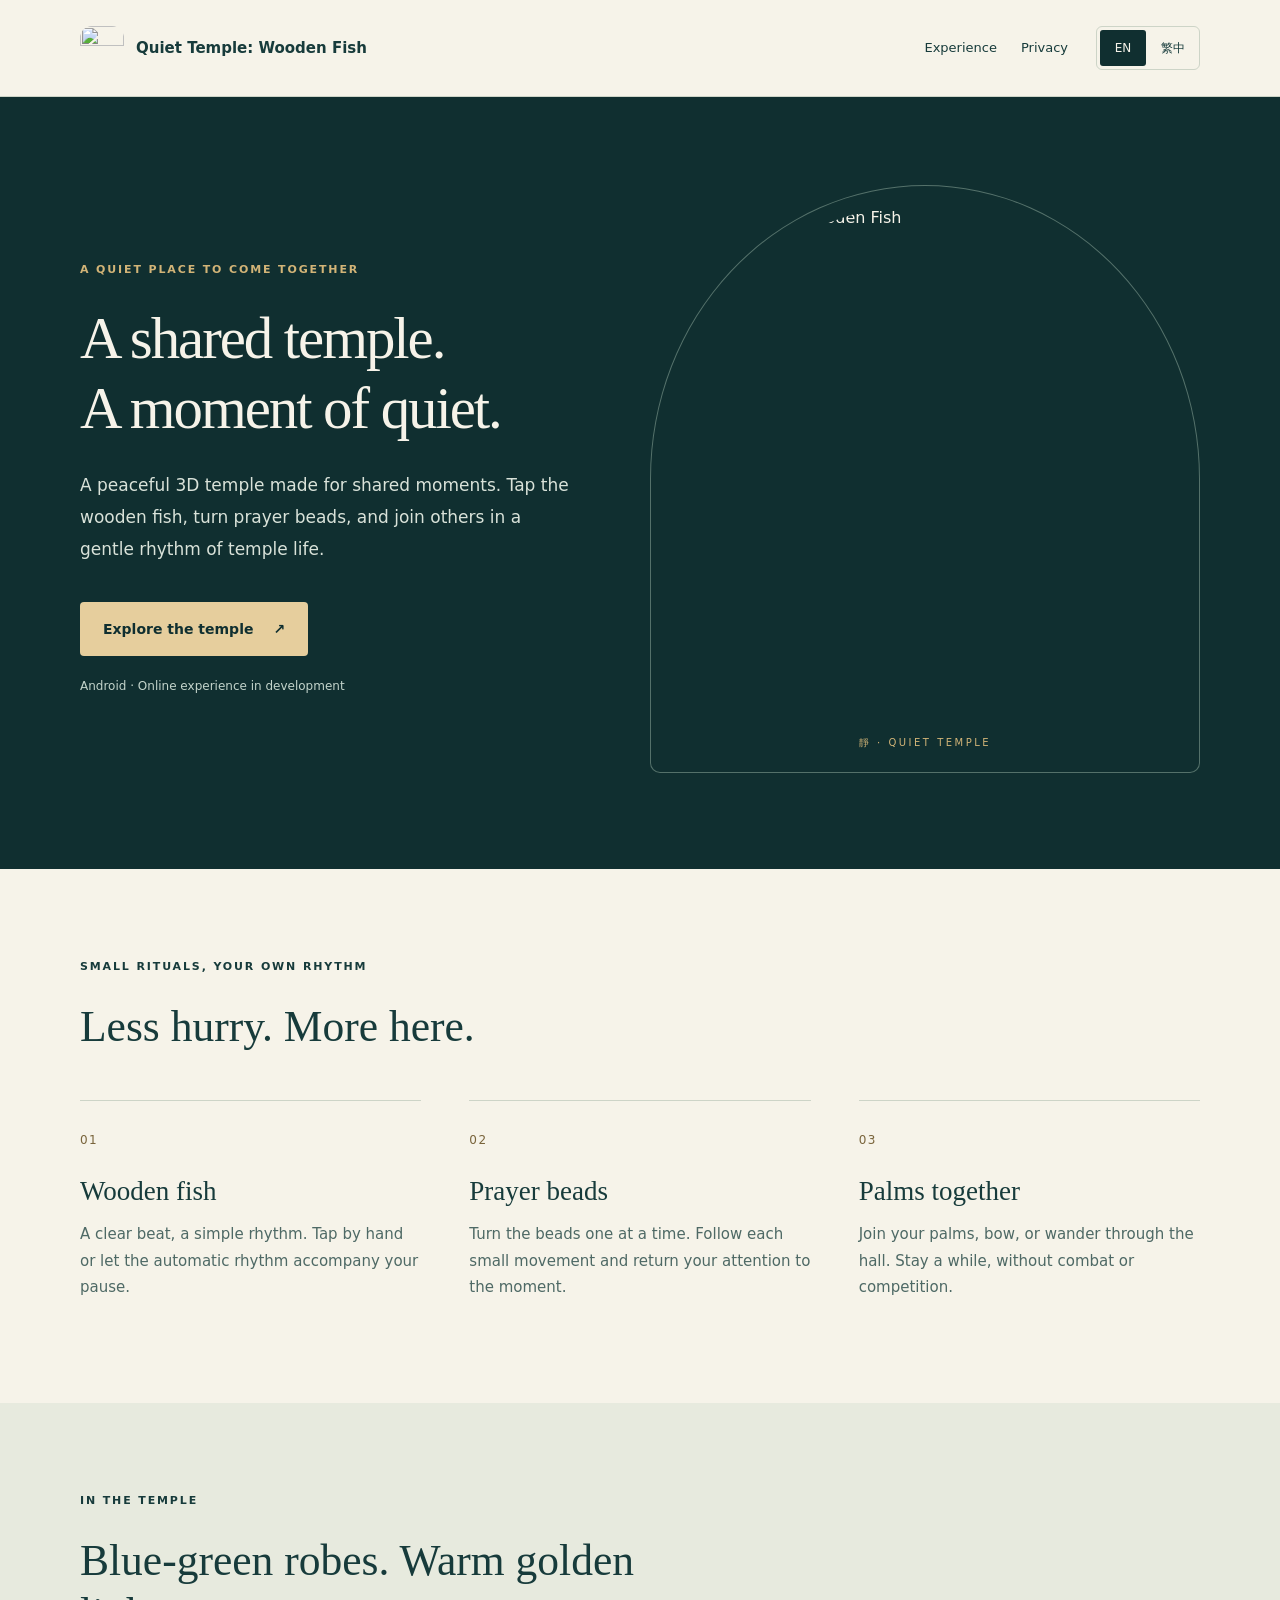
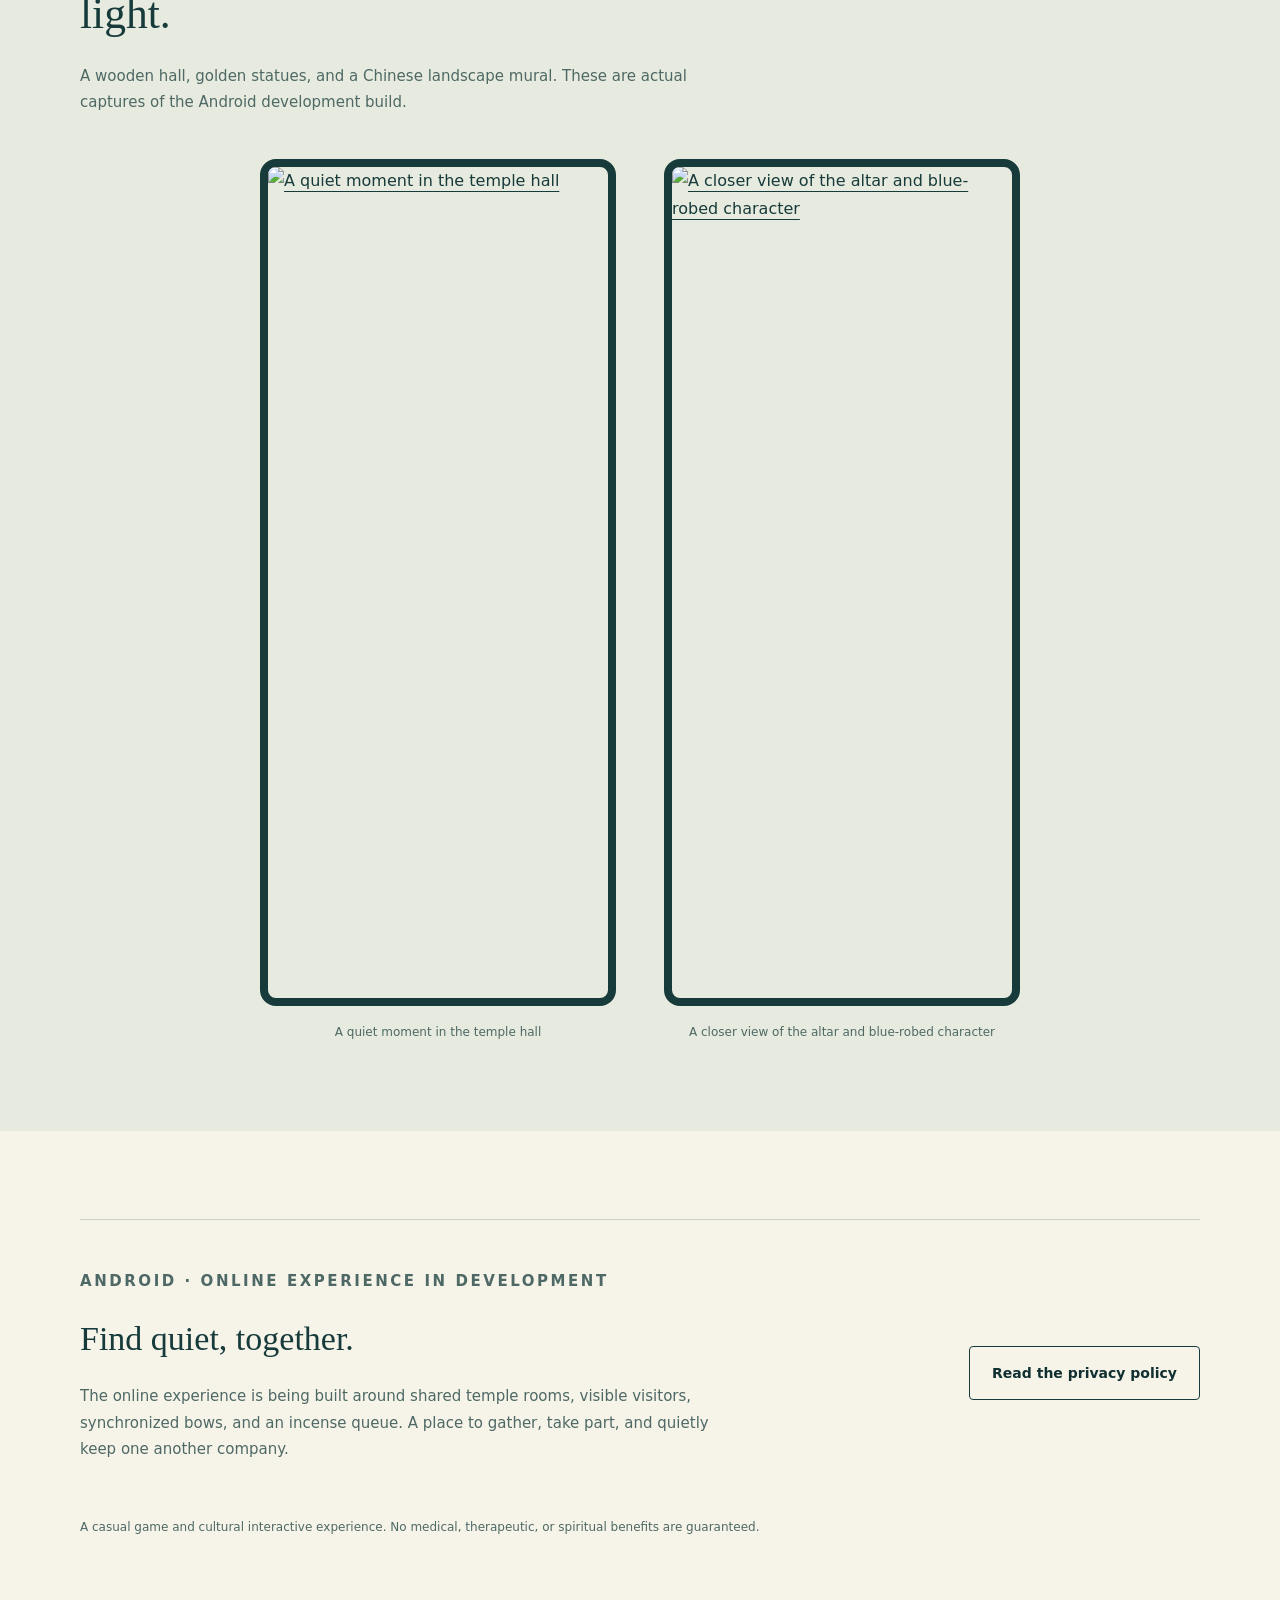
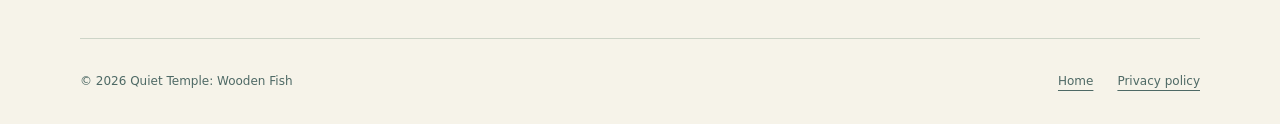
==== index.html @ 01edd976 "Add files via upload" ====
<!doctype html>
<html lang="en">
<head>
  <meta charset="utf-8">
  <meta name="viewport" content="width=device-width, initial-scale=1">
  <meta name="description" content="A peaceful 3D temple made for shared moments. Tap the wooden fish, turn prayer beads, and join others in a gentle rhythm of temple life." data-en-content="A peaceful 3D temple made for shared moments. Tap the wooden fish, turn prayer beads, and join others in a gentle rhythm of temple life." data-zh-content="一座以相聚為念的寧靜 3D 山寺。敲木魚、撥念珠、合掌禮佛，在彼此陪伴中，感受自在而平和的寺院日常。">
  <meta name="theme-color" content="#102f30">
  <title data-en="Quiet Temple: Wooden Fish" data-zh="靜心山寺：木魚與念珠">Quiet Temple: Wooden Fish</title>
  <link rel="icon" type="image/png" href="assets/app-icon-512.png">
  <link rel="stylesheet" href="site.css">
  <script src="language.js" defer></script>
</head>
<body>
<a class="skip" href="#main"><span data-en="Skip to content" data-zh="跳至主要內容">Skip to content</span></a>
<header><nav class="wrap nav" aria-label="Main navigation" data-en-label="Main navigation" data-zh-label="主要導覽">
  <a class="brand" href="index.html"><img src="assets/app-icon-512.png" width="44" height="44" alt=""><span><span data-en="Quiet Temple: Wooden Fish" data-zh="靜心山寺：木魚與念珠">Quiet Temple: Wooden Fish</span></span></a>
  <div class="links"><a href="index.html#experience"><span data-en="Experience" data-zh="靜心體驗">Experience</span></a><a href="privacy.html"><span data-en="Privacy" data-zh="隱私權">Privacy</span></a></div>
  <div class="language-switch" role="group" aria-label="Language / 語言"><button type="button" data-language="en" lang="en" aria-pressed="true">EN</button><button type="button" data-language="zh" lang="zh-Hant" aria-pressed="false">繁中</button></div>
</nav></header>
<main id="main">
  <section class="hero"><div class="wrap hero-grid">
    <div class="hero-copy"><p class="eyebrow"><span data-en="A quiet place to come together" data-zh="在山寺相遇，共享片刻寧靜">A quiet place to come together</span></p><h1><span data-en="A shared temple." data-zh="同在一座山寺，">A shared temple.</span><br><span data-en="A moment of quiet." data-zh="共享一段靜謐。">A moment of quiet.</span></h1><p class="lede"><span data-en="A peaceful 3D temple made for shared moments. Tap the wooden fish, turn prayer beads, and join others in a gentle rhythm of temple life." data-zh="一座以相聚為念的寧靜 3D 山寺。敲木魚、撥念珠、合掌禮佛，在彼此陪伴中，感受自在而平和的寺院日常。">A peaceful 3D temple made for shared moments. Tap the wooden fish, turn prayer beads, and join others in a gentle rhythm of temple life.</span></p><div class="actions"><a class="button" href="#screens"><span data-en="Explore the temple" data-zh="看看山寺風景">Explore the temple</span><span aria-hidden="true"><span data-en=" ↗" data-zh=" ↗"> ↗</span></span></a><span class="platform"><span data-en="Android · Online experience in development" data-zh="Android · 線上版本開發中">Android · Online experience in development</span></span></div></div>
    <div class="hero-art"><img src="assets/app-icon-512.png" width="512" height="512" alt="Quiet Temple: Wooden Fish" data-en-alt="Quiet Temple: Wooden Fish" data-zh-alt="靜心山寺：木魚與念珠"><span class="art-label" aria-hidden="true"><span data-en="靜 · QUIET TEMPLE" data-zh="靜 · QUIET TEMPLE">靜 · QUIET TEMPLE</span></span></div>
  </div></section>
  <section class="wrap section" id="experience"><p class="eyebrow"><span data-en="Small rituals, your own rhythm" data-zh="簡單互動，自在隨心">Small rituals, your own rhythm</span></p><h2><span data-en="Less hurry. More here." data-zh="不趕路，只在當下。">Less hurry. More here.</span></h2><div class="features"><article><span class="number"><span data-en="01" data-zh="01">01</span></span><h3><span data-en="Wooden fish" data-zh="木魚輕響">Wooden fish</span></h3><p><span data-en="A clear beat, a simple rhythm. Tap by hand or let the automatic rhythm accompany your pause." data-zh="輕敲木魚，聆聽清脆的回響。親手敲擊，或開啟自動節奏，為日常留一段空白。">A clear beat, a simple rhythm. Tap by hand or let the automatic rhythm accompany your pause.</span></p></article><article><span class="number"><span data-en="02" data-zh="02">02</span></span><h3><span data-en="Prayer beads" data-zh="指尖念珠">Prayer beads</span></h3><p><span data-en="Turn the beads one at a time. Follow each small movement and return your attention to the moment." data-zh="一顆一顆撥動念珠，隨著指尖的細小動作，將注意力慢慢帶回當下。">Turn the beads one at a time. Follow each small movement and return your attention to the moment.</span></p></article><article><span class="number"><span data-en="03" data-zh="03">03</span></span><h3><span data-en="Palms together" data-zh="合掌禮佛">Palms together</span></h3><p><span data-en="Join your palms, bow, or wander through the hall. Stay a while, without combat or competition." data-zh="合掌、禮佛，或在殿堂裡慢慢走走。沒有戰鬥與競速，依照自己的步調停留。">Join your palms, bow, or wander through the hall. Stay a while, without combat or competition.</span></p></article></div></section>
  <section class="gallery section" id="screens"><div class="wrap"><div class="section-intro"><p class="eyebrow"><span data-en="In the temple" data-zh="走進山寺">In the temple</span></p><h2><span data-en="Blue-green robes. Warm golden light." data-zh="青藍衣袍，暖金佛堂。">Blue-green robes. Warm golden light.</span></h2><p><span data-en="A wooden hall, golden statues, and a Chinese landscape mural. These are actual captures of the Android development build." data-zh="木質殿堂、金身佛像與中式青綠山水，構成一處安靜角落。下圖為 Android 開發版本的真機畫面。">A wooden hall, golden statues, and a Chinese landscape mural. These are actual captures of the Android development build.</span></p></div><div class="screens"><figure><a href="assets/temple-hall.jpg"><img src="assets/temple-hall.jpg" width="1080" height="2640" loading="lazy" alt="A quiet moment in the temple hall" data-en-alt="A quiet moment in the temple hall" data-zh-alt="在山寺殿堂裡停留片刻"></a><figcaption><span data-en="A quiet moment in the temple hall" data-zh="在山寺殿堂裡停留片刻">A quiet moment in the temple hall</span></figcaption></figure><figure><a href="assets/temple-current.jpg"><img src="assets/temple-current.jpg" width="1080" height="2640" loading="lazy" alt="A closer view of the altar and blue-robed character" data-en-alt="A closer view of the altar and blue-robed character" data-zh-alt="近看佛壇與青藍衣小僧"></a><figcaption><span data-en="A closer view of the altar and blue-robed character" data-zh="近看佛壇與青藍衣小僧">A closer view of the altar and blue-robed character</span></figcaption></figure></div></div></section>
  <section class="wrap section"><div class="callout"><div><p class="eyebrow"><span data-en="Android · Online experience in development" data-zh="Android · 線上版本開發中">Android · Online experience in development</span></p><h2><span data-en="Find quiet, together." data-zh="在一起，也能很安靜。">Find quiet, together.</span></h2><p><span data-en="The online experience is being built around shared temple rooms, visible visitors, synchronized bows, and an incense queue. A place to gather, take part, and quietly keep one another company." data-zh="線上體驗正圍繞共享寺院房間、訪客同場、禮佛動作同步與上香隊列打造。相聚、參與，也可以只是靜靜陪伴。">The online experience is being built around shared temple rooms, visible visitors, synchronized bows, and an incense queue. A place to gather, take part, and quietly keep one another company.</span></p></div><a class="button outline" href="privacy.html"><span data-en="Read the privacy policy" data-zh="閱讀隱私權政策">Read the privacy policy</span></a></div><p class="disclaimer"><span data-en="A casual game and cultural interactive experience. No medical, therapeutic, or spiritual benefits are guaranteed." data-zh="本作為休閒遊戲與文化主題互動體驗，不提供醫療、心理治療或宗教功效保證。">A casual game and cultural interactive experience. No medical, therapeutic, or spiritual benefits are guaranteed.</span></p></section>
</main>
<footer class="wrap"><p><span data-en="© 2026 Quiet Temple: Wooden Fish" data-zh="© 2026 靜心山寺：木魚與念珠">© 2026 Quiet Temple: Wooden Fish</span></p><div><a href="index.html"><span data-en="Home" data-zh="首頁">Home</span></a><a href="privacy.html"><span data-en="Privacy policy" data-zh="隱私權政策">Privacy policy</span></a></div></footer>
</body>
</html>
---- site.css ----
@charset "UTF-8";
:root{--ink:#173b3b;--muted:#4e6965;--paper:#f6f3e9;--green:#102f30;--gold:#d2b477;--line:#cdd4c7;--serif:Georgia,"Noto Serif TC","Songti TC",serif}
*{box-sizing:border-box}html{scroll-behavior:smooth;scroll-padding-top:24px}body{margin:0;background:var(--paper);color:var(--ink);font-family:system-ui,-apple-system,"PingFang TC","Microsoft JhengHei",sans-serif;line-height:1.75}a{color:inherit;text-underline-offset:5px}a:hover{color:#8b601f}a:focus-visible{outline:3px solid #a36615;outline-offset:6px}img{max-width:100%;height:auto;display:block}p{margin:0 0 1em}.wrap{width:min(1120px,calc(100% - 64px));margin-inline:auto}.skip{position:absolute;left:20px;top:-100px;z-index:5;padding:12px;background:var(--paper)}.skip:focus{top:10px}header{border-bottom:1px solid var(--line)}.nav{display:flex;align-items:center;justify-content:space-between;gap:24px;min-height:96px}.brand{display:flex;align-items:center;gap:12px;font-weight:650;text-decoration:none;font-size:15px}.brand img{border-radius:12px}.links{display:flex;gap:24px;align-items:center;font-size:13px}.links a{text-decoration:none}.hero{background:var(--green);color:var(--paper);overflow:hidden}.hero-grid{display:grid;grid-template-columns:1.12fr 1fr;gap:64px;align-items:center;padding-block:88px 96px}.eyebrow{text-transform:uppercase;letter-spacing:.17em;font-size:11px;font-weight:650;margin-bottom:24px}.hero .eyebrow{color:var(--gold)}h1,h2,h3{font-family:var(--serif);font-weight:400;line-height:1.2;margin:0 0 24px}h1{font-size:clamp(40px,4.6vw,64px);letter-spacing:-.035em}.lede{font-size:17px;line-height:1.9;max-width:490px;color:#d9e2d9}.actions{margin-top:36px;display:flex;align-items:center;flex-wrap:wrap;gap:20px}.button{display:inline-flex;align-items:center;justify-content:center;gap:20px;padding:14px 22px;background:#e6ce9d;color:var(--green);text-decoration:none;font-weight:650;font-size:14px;border:1px solid transparent;border-radius:4px}.button:hover{background:#f5dfb3;color:var(--green)}.platform{font-size:12px;color:#c3d4cb}.hero-art{position:relative;padding:18px;border:1px solid #54716a;border-radius:50% 50% 10px 10px}.hero-art img{border-radius:50% 50% 5px 5px}.art-label{display:block;text-align:center;color:var(--gold);font-size:10px;letter-spacing:.25em;padding:18px 0 2px}.section{padding-block:88px}h2{font-size:clamp(30px,3.4vw,44px)}.features{display:grid;grid-template-columns:repeat(3,1fr);gap:48px;margin-top:48px}.features article{border-top:1px solid var(--line);padding-top:24px}.number{font-size:12px;color:#79643b;letter-spacing:.12em}.features h3{font-size:27px;margin:22px 0 14px}.features p,.section-intro>p:last-child,.callout p{color:var(--muted);font-size:15px}.gallery{background:#e7eade}.section-intro{max-width:620px}.screens{display:grid;grid-template-columns:repeat(2,minmax(0,1fr));gap:48px;max-width:760px;margin:44px auto 0}figure{margin:0}.screens img{width:100%;border:8px solid #173b3b;border-radius:16px}.screens a{display:block;border-radius:16px}.screens figcaption{font-size:12px;color:var(--muted);text-align:center;margin-top:16px}.callout{display:flex;gap:48px;align-items:center;justify-content:space-between;border-top:1px solid var(--line);padding-top:48px}.callout>div{max-width:660px}.callout h2{font-size:34px}.outline{background:transparent;border-color:var(--ink);flex-shrink:0}.disclaimer{font-size:12px;color:var(--muted);margin-top:40px;max-width:760px}footer{border-top:1px solid var(--line);padding-block:32px;display:flex;gap:24px;justify-content:space-between;font-size:12px;color:var(--muted)}footer p{margin:0}footer div{display:flex;gap:24px}.legal{max-width:800px;padding-block:64px 88px}.legal h1{font-size:48px}.date{font-size:13px;color:var(--muted)}.policy-summary{border-left:3px solid #8d723b;padding:20px 26px;background:#e7eade;margin:32px 0 44px}.policy-summary p{margin:0}.legal section{margin-bottom:32px}.legal h2{font-family:inherit;font-size:21px;font-weight:600;margin-bottom:12px}.legal section p{color:#365451;overflow-wrap:anywhere}
@media(min-width:1400px){.hero-grid{padding-block:110px}}
@media(max-width:800px){.wrap{width:calc(100% - 40px)}.nav{min-height:88px;flex-wrap:wrap;padding-block:18px;gap:14px}.brand{font-size:14px}.links{gap:20px}.hero-grid{gap:32px;padding-block:56px}.hero-copy h1{font-size:40px}.lede{font-size:15px}.features{gap:24px}.section{padding-block:64px}.screens{gap:28px}.callout{align-items:flex-start;flex-direction:column;gap:20px}}
@media(max-width:600px){.nav{display:block}.brand{margin-bottom:16px}.links{justify-content:space-between;font-size:13px}.hero-grid{grid-template-columns:1fr;padding-block:48px;gap:40px}.hero-copy h1{font-size:42px}.hero-art{max-width:340px;justify-self:center}.features{grid-template-columns:1fr;gap:28px;margin-top:32px}.features h3{margin-top:12px}.screens{gap:16px}.screens img{border-width:4px;border-radius:10px}.screens figcaption{font-size:11px}.section{padding-block:48px}.legal{padding-top:40px}.legal h1{font-size:38px}.legal h2{font-size:19px}.policy-summary{padding:18px}footer{flex-direction:column;gap:12px}.eyebrow{letter-spacing:.12em}}
@media(prefers-reduced-motion:reduce){html{scroll-behavior:auto}}
@media print{header,footer,.skip{display:none}.legal{width:100%;max-width:none;padding:0}body{background:white;color:black}.policy-summary{background:none}.legal section{break-inside:avoid}}
.nav{position:relative}.nav .links{margin-right:132px}.language-switch{position:absolute;top:26px;right:0;display:flex;gap:4px;padding:3px;border:1px solid var(--line);border-radius:6px}.language-switch button{font:inherit;font-size:12px;min-width:46px;min-height:36px;border:0;border-radius:3px;background:transparent;color:var(--ink);cursor:pointer}.language-switch button[aria-pressed="true"]{background:var(--green);color:var(--paper)}.language-switch button:focus-visible{outline:3px solid #a36615;outline-offset:3px}
@media(max-width:800px){.nav{padding-right:126px}.nav .links{margin-right:0}.language-switch{top:20px}}
@media(max-width:600px){.nav{padding-right:0}.nav .brand{max-width:calc(100% - 124px);min-height:48px}.brand img{flex-shrink:0}.brand span{line-height:1.4}.language-switch{top:23px}}
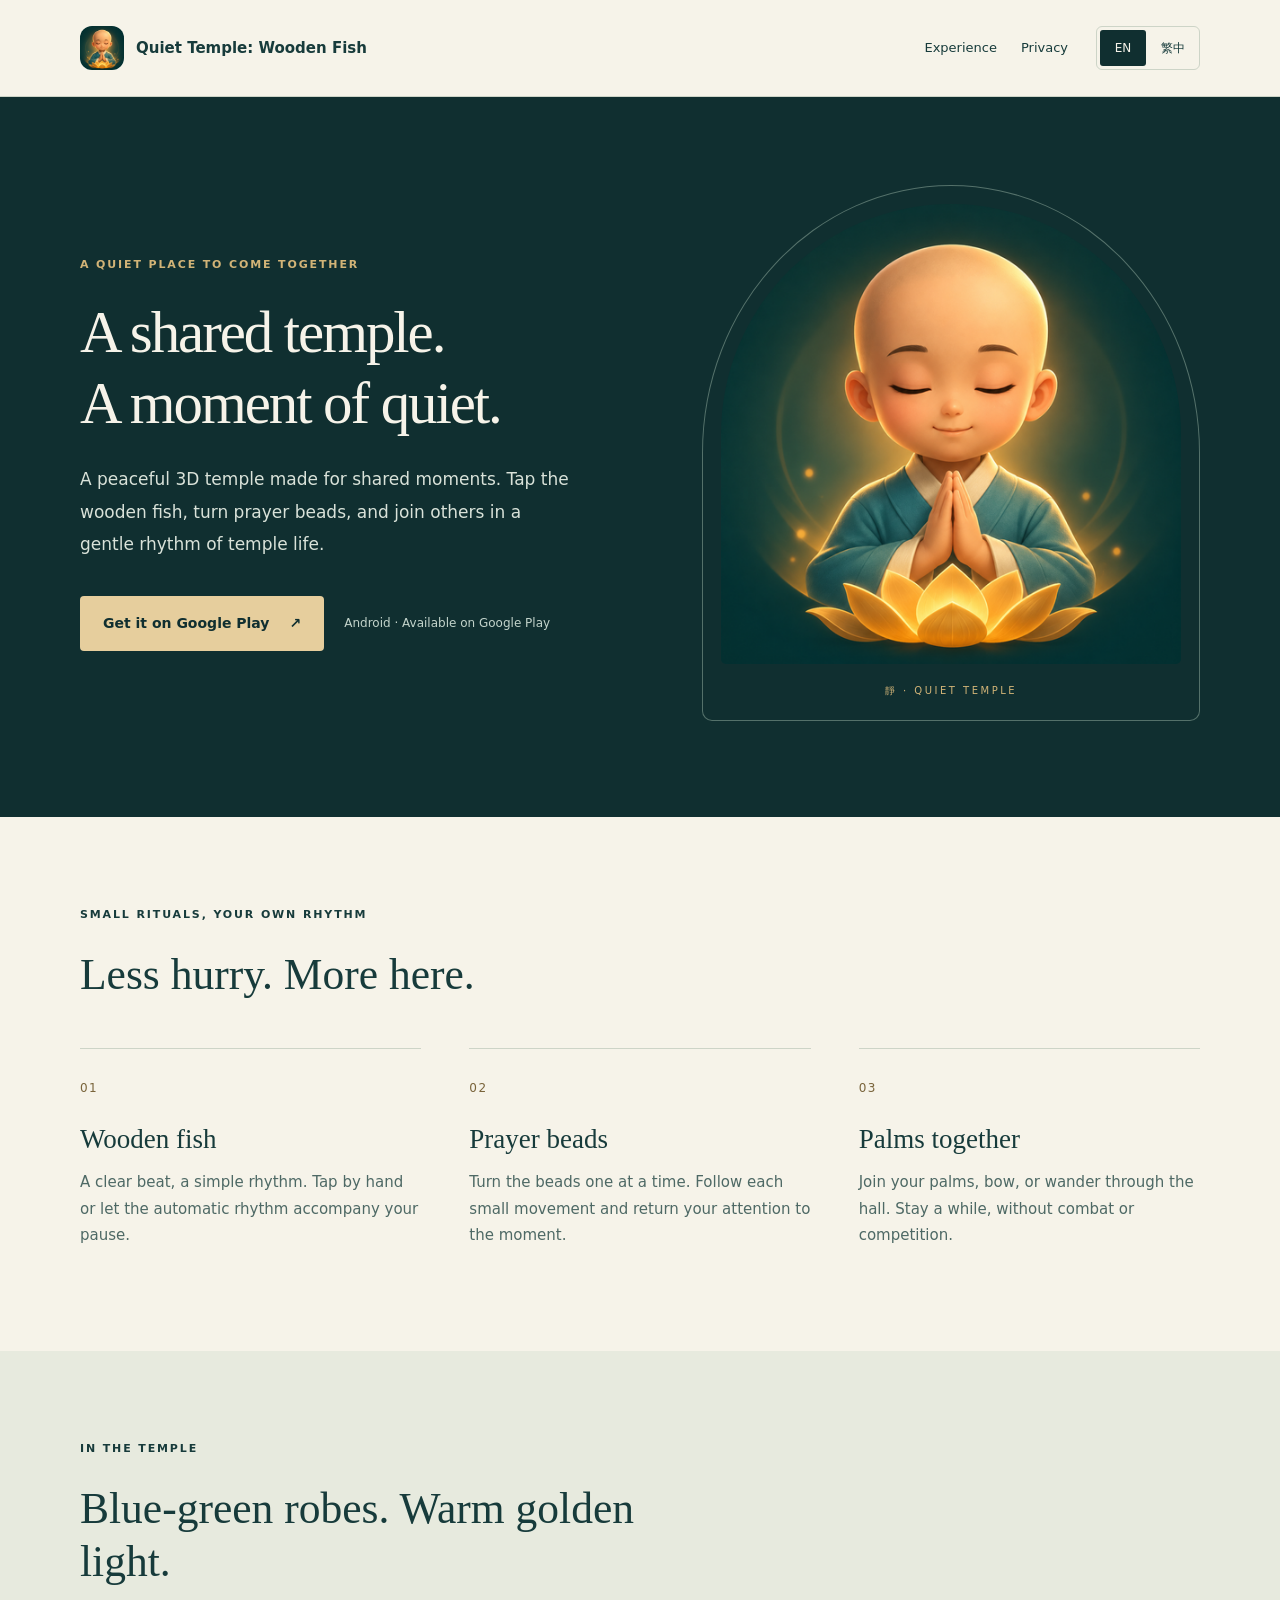
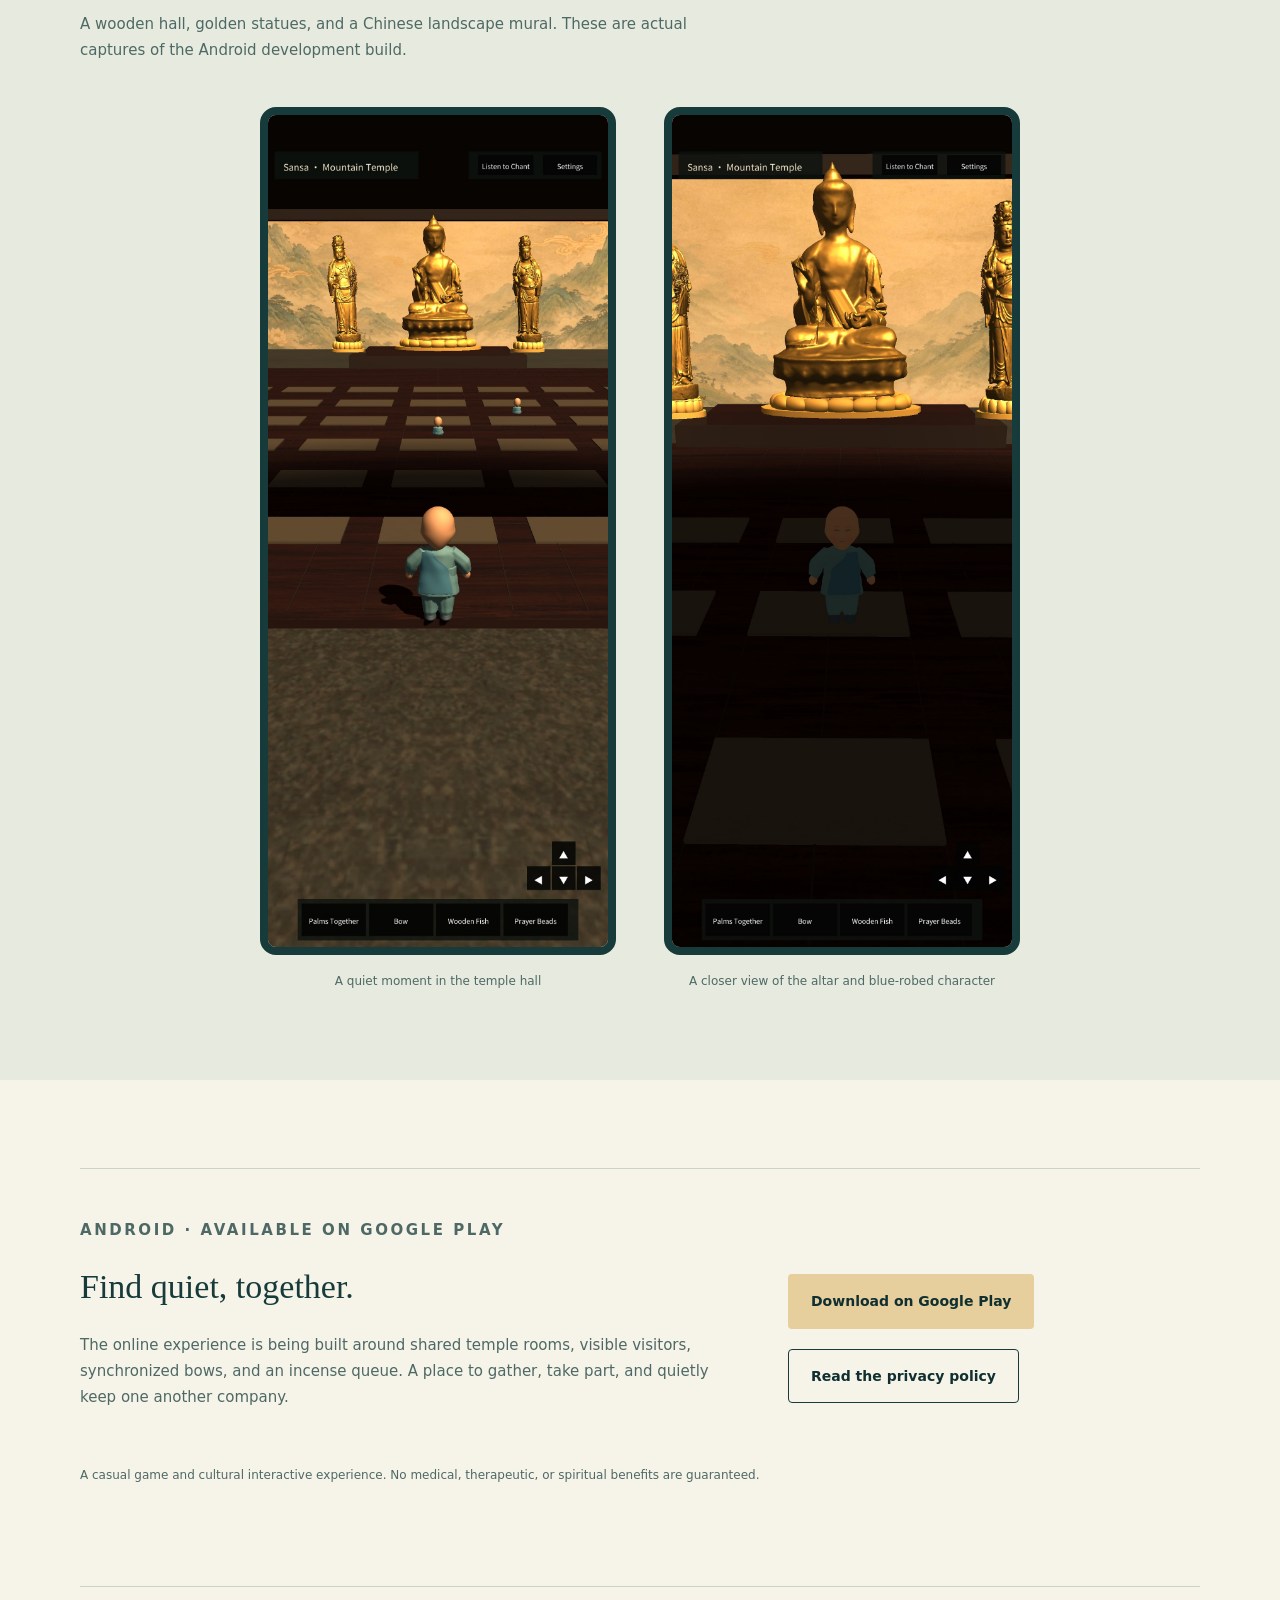
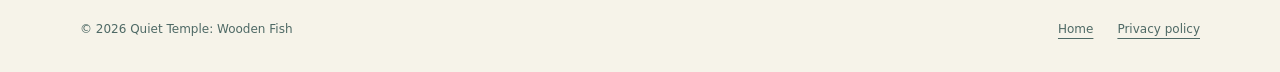
==== commit 67875fb4: "Add files via upload" ====
--- a/index.html
+++ b/index.html
@@ -3,6 +3,23 @@
 <head>
   <meta charset="utf-8">
   <meta name="viewport" content="width=device-width, initial-scale=1">
+  <meta name="description" content="Quiet Temple: Wooden Fish is a peaceful 3D temple game on Android. Tap the wooden fish, turn prayer beads, and explore a calm temple world.">
+  <meta name="keywords" content="online temple game, Buddhist temple game, Korean temple game, wooden fish game, prayer beads game, 온라인 사찰 게임, 한국 사찰 게임, 불교 게임">
+  <meta name="robots" content="index,follow,max-image-preview:large">
+  <meta property="og:type" content="website">
+  <meta property="og:title" content="Quiet Temple: Wooden Fish | Online Temple Game">
+  <meta property="og:description" content="Tap the wooden fish, turn prayer beads, and share a quiet temple experience online.">
+  <meta property="og:image" content="assets/google-play-feature-1024x500.jpg">
+  <meta property="og:locale" content="en_US">
+  <meta name="twitter:card" content="summary_large_image">
+  <meta name="twitter:title" content="Quiet Temple: Wooden Fish | Online Temple Game">
+  <meta name="twitter:description" content="A peaceful online temple game with wooden fish, prayer beads, and shared temple rooms.">
+  <meta name="twitter:image" content="assets/google-play-feature-1024x500.jpg">
+  <link rel="alternate" hreflang="en" href="index.html">
+  <link rel="alternate" hreflang="zh-Hant" href="index.html?lang=zh">
+  <link rel="alternate" hreflang="ko" href="index-ko.html">
+  <link rel="alternate" hreflang="x-default" href="index.html">
+  <script type="application/ld+json">{"@context":"https://schema.org","@type":"VideoGame","name":"Quiet Temple: Wooden Fish","alternateName":"靜心山寺：木魚與念珠","description":"A peaceful 3D temple game for Android featuring wooden fish, prayer beads and a quiet temple world.","genre":["Casual game","Simulation"],"gamePlatform":"Android","offers":{"@type":"Offer","url":"https://play.google.com/store/apps/details?id=com.match3games.puzzle&hl=en","availability":"https://schema.org/InStock"},"image":"assets/app-icon-512.png","inLanguage":["en","zh-Hant","ko"],"applicationCategory":"Game"}</script>
   <meta name="description" content="A peaceful 3D temple made for shared moments. Tap the wooden fish, turn prayer beads, and join others in a gentle rhythm of temple life." data-en-content="A peaceful 3D temple made for shared moments. Tap the wooden fish, turn prayer beads, and join others in a gentle rhythm of temple life." data-zh-content="一座以相聚為念的寧靜 3D 山寺。敲木魚、撥念珠、合掌禮佛，在彼此陪伴中，感受自在而平和的寺院日常。">
   <meta name="theme-color" content="#102f30">
   <title data-en="Quiet Temple: Wooden Fish" data-zh="靜心山寺：木魚與念珠">Quiet Temple: Wooden Fish</title>
@@ -19,12 +36,12 @@
 </nav></header>
 <main id="main">
   <section class="hero"><div class="wrap hero-grid">
-    <div class="hero-copy"><p class="eyebrow"><span data-en="A quiet place to come together" data-zh="在山寺相遇，共享片刻寧靜">A quiet place to come together</span></p><h1><span data-en="A shared temple." data-zh="同在一座山寺，">A shared temple.</span><br><span data-en="A moment of quiet." data-zh="共享一段靜謐。">A moment of quiet.</span></h1><p class="lede"><span data-en="A peaceful 3D temple made for shared moments. Tap the wooden fish, turn prayer beads, and join others in a gentle rhythm of temple life." data-zh="一座以相聚為念的寧靜 3D 山寺。敲木魚、撥念珠、合掌禮佛，在彼此陪伴中，感受自在而平和的寺院日常。">A peaceful 3D temple made for shared moments. Tap the wooden fish, turn prayer beads, and join others in a gentle rhythm of temple life.</span></p><div class="actions"><a class="button" href="#screens"><span data-en="Explore the temple" data-zh="看看山寺風景">Explore the temple</span><span aria-hidden="true"><span data-en=" ↗" data-zh=" ↗"> ↗</span></span></a><span class="platform"><span data-en="Android · Online experience in development" data-zh="Android · 線上版本開發中">Android · Online experience in development</span></span></div></div>
+    <div class="hero-copy"><p class="eyebrow"><span data-en="A quiet place to come together" data-zh="在山寺相遇，共享片刻寧靜">A quiet place to come together</span></p><h1><span data-en="A shared temple." data-zh="同在一座山寺，">A shared temple.</span><br><span data-en="A moment of quiet." data-zh="共享一段靜謐。">A moment of quiet.</span></h1><p class="lede"><span data-en="A peaceful 3D temple made for shared moments. Tap the wooden fish, turn prayer beads, and join others in a gentle rhythm of temple life." data-zh="一座以相聚為念的寧靜 3D 山寺。敲木魚、撥念珠、合掌禮佛，在彼此陪伴中，感受自在而平和的寺院日常。">A peaceful 3D temple made for shared moments. Tap the wooden fish, turn prayer beads, and join others in a gentle rhythm of temple life.</span></p><div class="actions"><a class="button" href="https://play.google.com/store/apps/details?id=com.match3games.puzzle&amp;hl=en" target="_blank" rel="noopener"><span data-en="Get it on Google Play" data-zh="前往 Google Play 下載">Get it on Google Play</span><span aria-hidden="true"> ↗</span></a><span class="platform"><span data-en="Android · Available on Google Play" data-zh="Android · Google Play 正式上架">Android · Available on Google Play</span></span></div></div>
     <div class="hero-art"><img src="assets/app-icon-512.png" width="512" height="512" alt="Quiet Temple: Wooden Fish" data-en-alt="Quiet Temple: Wooden Fish" data-zh-alt="靜心山寺：木魚與念珠"><span class="art-label" aria-hidden="true"><span data-en="靜 · QUIET TEMPLE" data-zh="靜 · QUIET TEMPLE">靜 · QUIET TEMPLE</span></span></div>
   </div></section>
   <section class="wrap section" id="experience"><p class="eyebrow"><span data-en="Small rituals, your own rhythm" data-zh="簡單互動，自在隨心">Small rituals, your own rhythm</span></p><h2><span data-en="Less hurry. More here." data-zh="不趕路，只在當下。">Less hurry. More here.</span></h2><div class="features"><article><span class="number"><span data-en="01" data-zh="01">01</span></span><h3><span data-en="Wooden fish" data-zh="木魚輕響">Wooden fish</span></h3><p><span data-en="A clear beat, a simple rhythm. Tap by hand or let the automatic rhythm accompany your pause." data-zh="輕敲木魚，聆聽清脆的回響。親手敲擊，或開啟自動節奏，為日常留一段空白。">A clear beat, a simple rhythm. Tap by hand or let the automatic rhythm accompany your pause.</span></p></article><article><span class="number"><span data-en="02" data-zh="02">02</span></span><h3><span data-en="Prayer beads" data-zh="指尖念珠">Prayer beads</span></h3><p><span data-en="Turn the beads one at a time. Follow each small movement and return your attention to the moment." data-zh="一顆一顆撥動念珠，隨著指尖的細小動作，將注意力慢慢帶回當下。">Turn the beads one at a time. Follow each small movement and return your attention to the moment.</span></p></article><article><span class="number"><span data-en="03" data-zh="03">03</span></span><h3><span data-en="Palms together" data-zh="合掌禮佛">Palms together</span></h3><p><span data-en="Join your palms, bow, or wander through the hall. Stay a while, without combat or competition." data-zh="合掌、禮佛，或在殿堂裡慢慢走走。沒有戰鬥與競速，依照自己的步調停留。">Join your palms, bow, or wander through the hall. Stay a while, without combat or competition.</span></p></article></div></section>
   <section class="gallery section" id="screens"><div class="wrap"><div class="section-intro"><p class="eyebrow"><span data-en="In the temple" data-zh="走進山寺">In the temple</span></p><h2><span data-en="Blue-green robes. Warm golden light." data-zh="青藍衣袍，暖金佛堂。">Blue-green robes. Warm golden light.</span></h2><p><span data-en="A wooden hall, golden statues, and a Chinese landscape mural. These are actual captures of the Android development build." data-zh="木質殿堂、金身佛像與中式青綠山水，構成一處安靜角落。下圖為 Android 開發版本的真機畫面。">A wooden hall, golden statues, and a Chinese landscape mural. These are actual captures of the Android development build.</span></p></div><div class="screens"><figure><a href="assets/temple-hall.jpg"><img src="assets/temple-hall.jpg" width="1080" height="2640" loading="lazy" alt="A quiet moment in the temple hall" data-en-alt="A quiet moment in the temple hall" data-zh-alt="在山寺殿堂裡停留片刻"></a><figcaption><span data-en="A quiet moment in the temple hall" data-zh="在山寺殿堂裡停留片刻">A quiet moment in the temple hall</span></figcaption></figure><figure><a href="assets/temple-current.jpg"><img src="assets/temple-current.jpg" width="1080" height="2640" loading="lazy" alt="A closer view of the altar and blue-robed character" data-en-alt="A closer view of the altar and blue-robed character" data-zh-alt="近看佛壇與青藍衣小僧"></a><figcaption><span data-en="A closer view of the altar and blue-robed character" data-zh="近看佛壇與青藍衣小僧">A closer view of the altar and blue-robed character</span></figcaption></figure></div></div></section>
-  <section class="wrap section"><div class="callout"><div><p class="eyebrow"><span data-en="Android · Online experience in development" data-zh="Android · 線上版本開發中">Android · Online experience in development</span></p><h2><span data-en="Find quiet, together." data-zh="在一起，也能很安靜。">Find quiet, together.</span></h2><p><span data-en="The online experience is being built around shared temple rooms, visible visitors, synchronized bows, and an incense queue. A place to gather, take part, and quietly keep one another company." data-zh="線上體驗正圍繞共享寺院房間、訪客同場、禮佛動作同步與上香隊列打造。相聚、參與，也可以只是靜靜陪伴。">The online experience is being built around shared temple rooms, visible visitors, synchronized bows, and an incense queue. A place to gather, take part, and quietly keep one another company.</span></p></div><a class="button outline" href="privacy.html"><span data-en="Read the privacy policy" data-zh="閱讀隱私權政策">Read the privacy policy</span></a></div><p class="disclaimer"><span data-en="A casual game and cultural interactive experience. No medical, therapeutic, or spiritual benefits are guaranteed." data-zh="本作為休閒遊戲與文化主題互動體驗，不提供醫療、心理治療或宗教功效保證。">A casual game and cultural interactive experience. No medical, therapeutic, or spiritual benefits are guaranteed.</span></p></section>
+  <section class="wrap section"><div class="callout"><div><p class="eyebrow"><span data-en="Android · Available on Google Play" data-zh="Android · Google Play 正式上架">Android · Available on Google Play</span></p><h2><span data-en="Find quiet, together." data-zh="在一起，也能很安靜。">Find quiet, together.</span></h2><p><span data-en="The online experience is being built around shared temple rooms, visible visitors, synchronized bows, and an incense queue. A place to gather, take part, and quietly keep one another company." data-zh="線上體驗正圍繞共享寺院房間、訪客同場、禮佛動作同步與上香隊列打造。相聚、參與，也可以只是靜靜陪伴。">The online experience is being built around shared temple rooms, visible visitors, synchronized bows, and an incense queue. A place to gather, take part, and quietly keep one another company.</span></p></div><div class="actions"><a class="button" href="https://play.google.com/store/apps/details?id=com.match3games.puzzle&amp;hl=en" target="_blank" rel="noopener"><span data-en="Download on Google Play" data-zh="前往 Google Play 下載">Download on Google Play</span></a><a class="button outline" href="privacy.html"><span data-en="Read the privacy policy" data-zh="閱讀隱私權政策">Read the privacy policy</span></a></div></div><p class="disclaimer"><span data-en="A casual game and cultural interactive experience. No medical, therapeutic, or spiritual benefits are guaranteed." data-zh="本作為休閒遊戲與文化主題互動體驗，不提供醫療、心理治療或宗教功效保證。">A casual game and cultural interactive experience. No medical, therapeutic, or spiritual benefits are guaranteed.</span></p></section>
 </main>
 <footer class="wrap"><p><span data-en="© 2026 Quiet Temple: Wooden Fish" data-zh="© 2026 靜心山寺：木魚與念珠">© 2026 Quiet Temple: Wooden Fish</span></p><div><a href="index.html"><span data-en="Home" data-zh="首頁">Home</span></a><a href="privacy.html"><span data-en="Privacy policy" data-zh="隱私權政策">Privacy policy</span></a></div></footer>
 </body>
